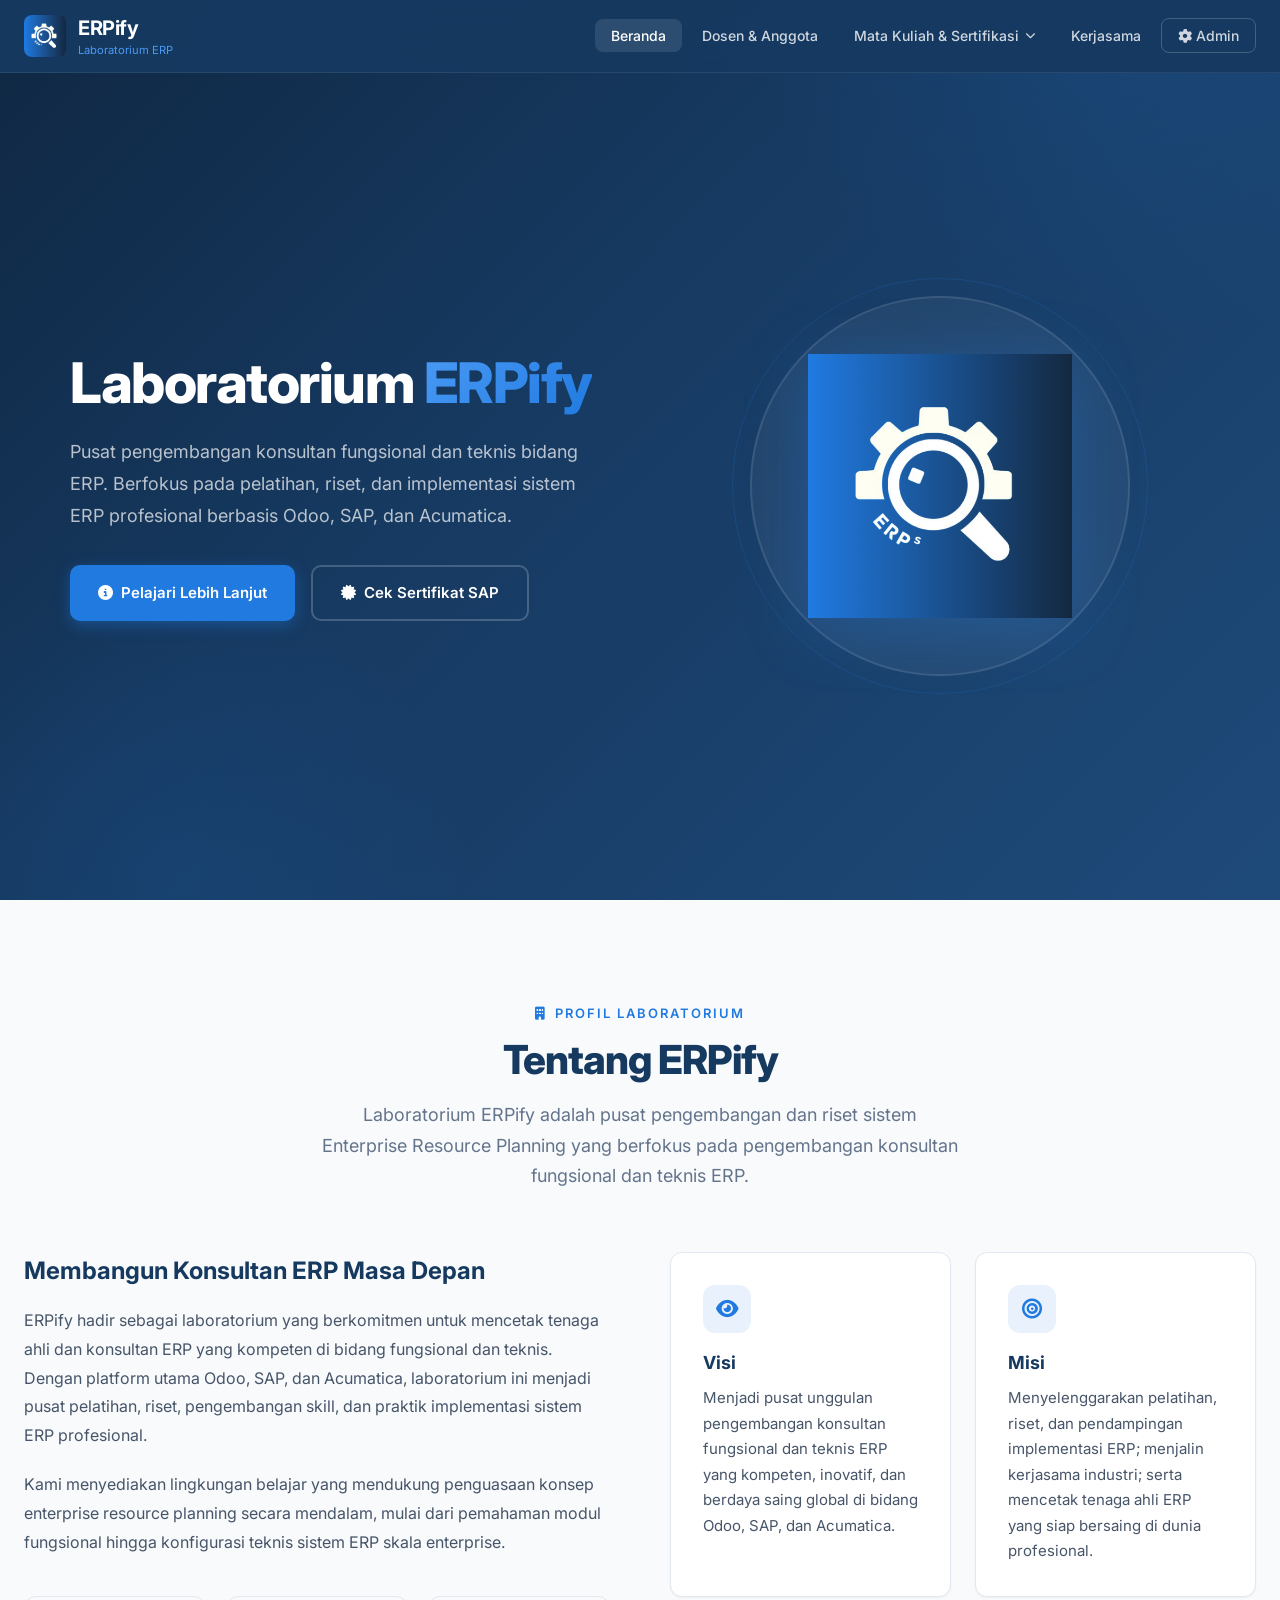
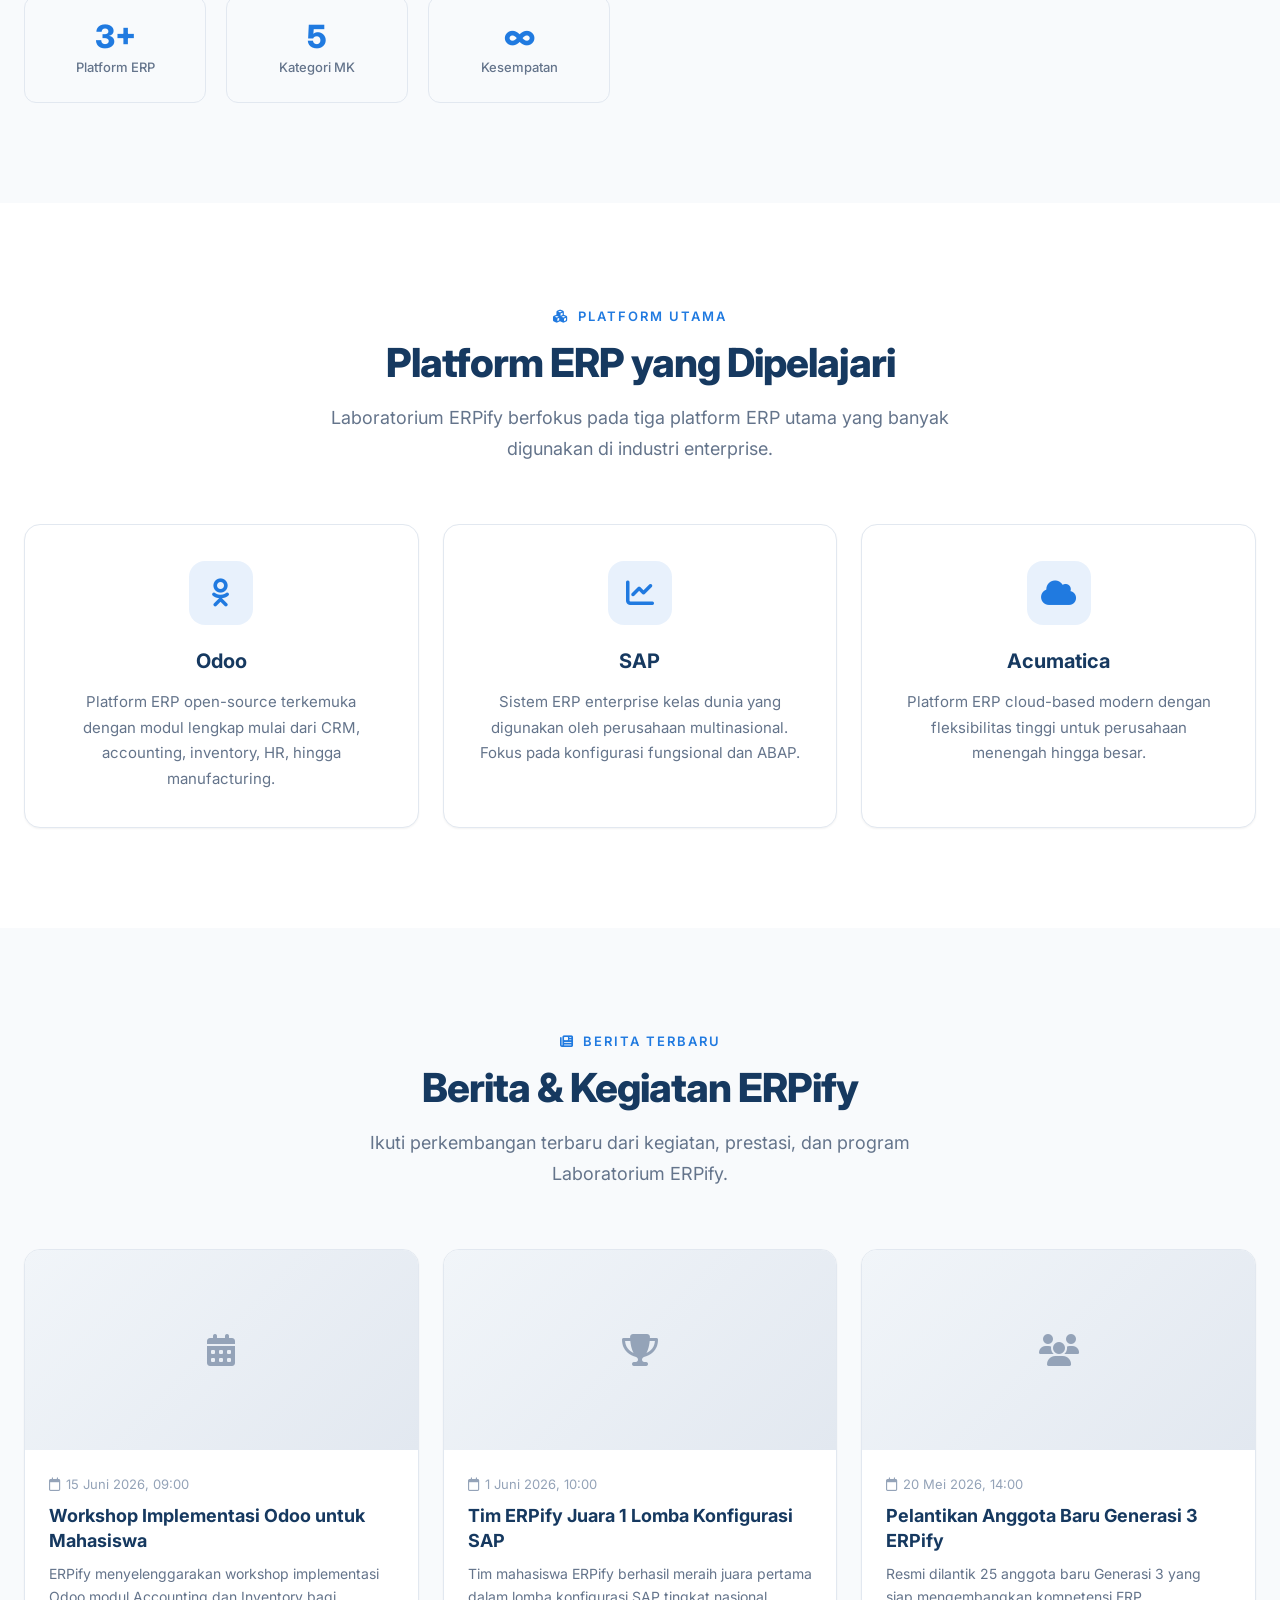
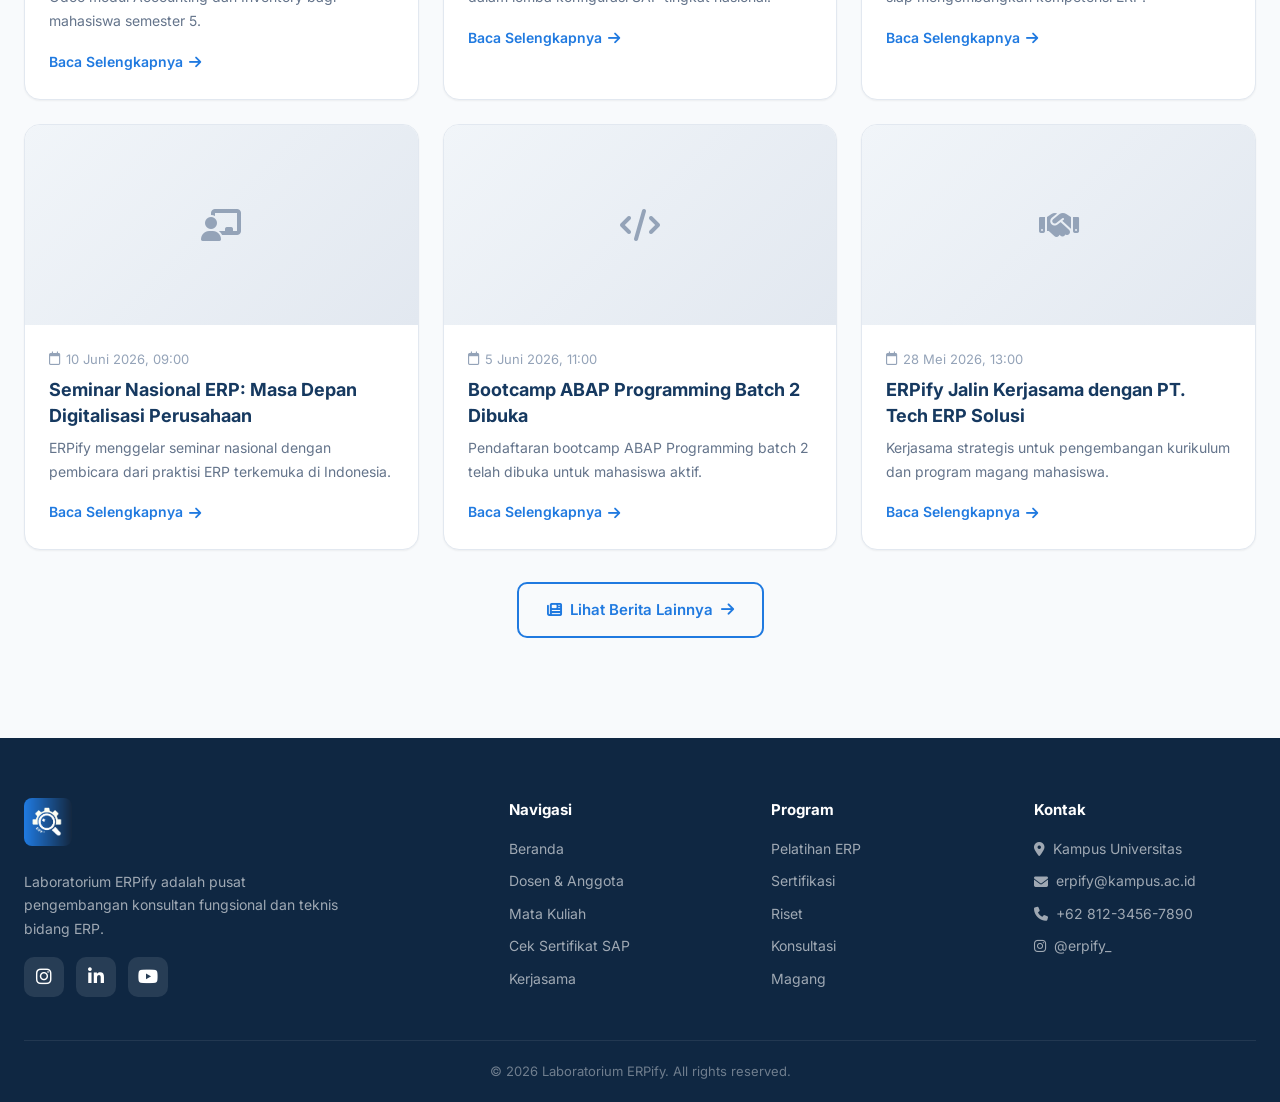
==== index.html @ 13c526cf "ERPify: website lab ERP + backend PHP/MySQL (API data, auth admin, upload, PDF sertifikat)" ====
<!DOCTYPE html>
<html lang="id">
<head>
<meta charset="UTF-8">
<meta name="viewport" content="width=device-width, initial-scale=1.0">
<title>Laboratorium ERPify</title>
<link rel="preconnect" href="https://fonts.googleapis.com">
<link href="https://fonts.googleapis.com/css2?family=Inter:wght@300;400;500;600;700;800&display=swap" rel="stylesheet">
<link rel="stylesheet" href="https://cdnjs.cloudflare.com/ajax/libs/font-awesome/6.5.0/css/all.min.css">
<link rel="stylesheet" href="style.css">
</head>
<body data-page="beranda">
<nav class="navbar" id="navbar">
<div class="nav-container">
<a href="index.html" class="nav-logo">
<img src="Logo ERP.png" alt="ERPify Logo">
<div><span>ERPify</span><small>Laboratorium ERP</small></div>
</a>
<button class="nav-toggle" id="navToggle"><span></span><span></span><span></span></button>
<ul class="nav-menu" id="navMenu">
<li><a href="index.html" class="active">Beranda</a></li>
<li><a href="dosen-anggota.html">Dosen & Anggota</a></li>
<li class="nav-dropdown">
<a href="javascript:void(0)">Mata Kuliah & Sertifikasi <i class="fas fa-chevron-down"></i></a>
<div class="nav-dropdown-menu">
<a href="matakuliah.html"><i class="fas fa-book"></i> Mata Kuliah</a>
<a href="sertifikat.html"><i class="fas fa-certificate"></i> Cek Sertifikat SAP</a>
</div>
</li>
<li><a href="kerjasama.html">Kerjasama</a></li>
<li><a href="admin.html" style="border:1px solid rgba(255,255,255,0.2);"><i class="fas fa-cog"></i> Admin</a></li>
</ul>
</div>
</nav>

<!-- ===== HERO / BERANDA ===== -->
<section class="hero">
<div class="hero-content">
<div class="hero-text">
<h1>Laboratorium <span>ERPify</span></h1>
<p>Pusat pengembangan konsultan fungsional dan teknis bidang ERP. Berfokus pada pelatihan, riset, dan implementasi sistem ERP profesional berbasis Odoo, SAP, dan Acumatica.</p>
<div class="hero-buttons">
<a href="#profil" class="btn btn-primary"><i class="fas fa-info-circle"></i> Pelajari Lebih Lanjut</a>
<a href="sertifikat.html" class="btn btn-outline"><i class="fas fa-certificate"></i> Cek Sertifikat SAP</a>
</div>
</div>
<div class="hero-visual">
<div class="hero-logo-wrapper"><img src="Logo ERP.png" alt="ERPify Logo"></div>
</div>
</div>
</section>

<!-- ===== PROFIL ===== -->
<section class="section bg-light" id="profil">
<div class="section-container">
<div class="section-header fade-in">
<div class="section-label"><i class="fas fa-building"></i> Profil Laboratorium</div>
<h2 class="section-title">Tentang ERPify</h2>
<p class="section-subtitle">Laboratorium ERPify adalah pusat pengembangan dan riset sistem Enterprise Resource Planning yang berfokus pada pengembangan konsultan fungsional dan teknis ERP.</p>
</div>
<div class="about-grid">
<div class="about-content fade-in">
<h3>Membangun Konsultan ERP Masa Depan</h3>
<p>ERPify hadir sebagai laboratorium yang berkomitmen untuk mencetak tenaga ahli dan konsultan ERP yang kompeten di bidang fungsional dan teknis. Dengan platform utama Odoo, SAP, dan Acumatica, laboratorium ini menjadi pusat pelatihan, riset, pengembangan skill, dan praktik implementasi sistem ERP profesional.</p>
<p>Kami menyediakan lingkungan belajar yang mendukung penguasaan konsep enterprise resource planning secara mendalam, mulai dari pemahaman modul fungsional hingga konfigurasi teknis sistem ERP skala enterprise.</p>
<div class="about-stats">
<div class="stat-card"><div class="stat-number">3+</div><div class="stat-label">Platform ERP</div></div>
<div class="stat-card"><div class="stat-number">5</div><div class="stat-label">Kategori MK</div></div>
<div class="stat-card"><div class="stat-number">∞</div><div class="stat-label">Kesempatan</div></div>
</div>
</div>
<div class="about-vm fade-in">
<div class="vm-card">
<div class="icon"><i class="fas fa-eye"></i></div>
<h4>Visi</h4>
<p>Menjadi pusat unggulan pengembangan konsultan fungsional dan teknis ERP yang kompeten, inovatif, dan berdaya saing global di bidang Odoo, SAP, dan Acumatica.</p>
</div>
<div class="vm-card">
<div class="icon"><i class="fas fa-bullseye"></i></div>
<h4>Misi</h4>
<p>Menyelenggarakan pelatihan, riset, dan pendampingan implementasi ERP; menjalin kerjasama industri; serta mencetak tenaga ahli ERP yang siap bersaing di dunia profesional.</p>
</div>
</div>
</div>
</div>
</section>

<!-- ===== PLATFORM ===== -->
<section class="section bg-white">
<div class="section-container">
<div class="section-header fade-in">
<div class="section-label"><i class="fas fa-cubes"></i> Platform Utama</div>
<h2 class="section-title">Platform ERP yang Dipelajari</h2>
<p class="section-subtitle">Laboratorium ERPify berfokus pada tiga platform ERP utama yang banyak digunakan di industri enterprise.</p>
</div>
<div class="platforms-grid" id="platformsGrid"></div>
</div>
</section>

<!-- ===== BERITA ===== -->
<section class="section bg-light" id="berita">
<div class="section-container">
<div class="section-header fade-in">
<div class="section-label"><i class="fas fa-newspaper"></i> Berita Terbaru</div>
<h2 class="section-title">Berita & Kegiatan ERPify</h2>
<p class="section-subtitle">Ikuti perkembangan terbaru dari kegiatan, prestasi, dan program Laboratorium ERPify.</p>
</div>
<div class="berita-grid" id="beritaGrid"></div>
</div>
</section>

<!-- ===== BERITA MODAL ===== -->
<div class="modal-overlay" id="beritaModalOverlay" onclick="if(event.target===this)closeBeritaModal()">
<div class="modal-content" style="max-width:700px;">
<div class="modal-header">
<h3>Detail Berita</h3>
<button class="modal-close" onclick="closeBeritaModal()"><i class="fas fa-times"></i></button>
</div>
<div class="modal-body">
<img id="beritaModalImg" class="berita-modal-img" style="display:none;" alt="Gambar Berita">
<div class="berita-modal-date" id="beritaModalDate"></div>
<h4 class="berita-modal-title" id="beritaModalTitle"></h4>
<div class="berita-modal-desc" id="beritaModalDesc"></div>
</div>
</div>
</div>

<footer class="footer">
<div class="footer-container">
<div class="footer-brand">
<img src="Logo ERP.png" alt="ERPify Logo">
<p>Laboratorium ERPify adalah pusat pengembangan konsultan fungsional dan teknis bidang ERP.</p>
<div class="footer-social">
<a href="https://instagram.com/erpify_" target="_blank"><i class="fab fa-instagram"></i></a>
<a href="https://linkedin.com/company/erpify-laboratory" target="_blank"><i class="fab fa-linkedin-in"></i></a>
<a href="#"><i class="fab fa-youtube"></i></a>
</div>
</div>
<div><h4>Navigasi</h4><ul><li><a href="index.html">Beranda</a></li><li><a href="dosen-anggota.html">Dosen & Anggota</a></li><li><a href="matakuliah.html">Mata Kuliah</a></li><li><a href="sertifikat.html">Cek Sertifikat SAP</a></li><li><a href="kerjasama.html">Kerjasama</a></li></ul></div>
<div><h4>Program</h4><ul><li><a href="#">Pelatihan ERP</a></li><li><a href="#">Sertifikasi</a></li><li><a href="#">Riset</a></li><li><a href="#">Konsultasi</a></li><li><a href="#">Magang</a></li></ul></div>
<div><h4>Kontak</h4><ul><li><a href="#"><i class="fas fa-map-marker-alt"></i> Kampus Universitas</a></li><li><a href="#"><i class="fas fa-envelope"></i> erpify@kampus.ac.id</a></li><li><a href="#"><i class="fas fa-phone"></i> +62 812-3456-7890</a></li><li><a href="https://instagram.com/erpify_" target="_blank"><i class="fab fa-instagram"></i> @erpify_</a></li></ul></div>
</div>
<div class="footer-bottom">&copy; 2026 Laboratorium ERPify. All rights reserved.</div>
</footer>

<script src="data.js"></script>
<script>
(async function() {
    await loadData();   // ambil data bersama dari server (fallback localStorage bila offline)
    renderPlatforms();
    renderBerita();
    initNavbar();
    initFadeIn();
    applyPageSettings();
})();
</script>
</body>
</html>
---- style.css ----
:root{--navy:#163960;--navy-dark:#0f2742;--navy-light:#1e4a7a;--blue:#207AE0;--blue-light:#4a9af5;--blue-dark:#1a65c0;--white:#fff;--gray-50:#f8fafc;--gray-100:#f1f5f9;--gray-200:#e2e8f0;--gray-300:#cbd5e1;--gray-400:#94a3b8;--gray-500:#64748b;--gray-600:#475569;--gray-700:#334155;--gray-800:#1e293b;--gray-900:#0f172a;--shadow-sm:0 1px 2px rgba(0,0,0,0.05);--shadow:0 1px 3px rgba(0,0,0,0.1),0 1px 2px rgba(0,0,0,0.06);--shadow-md:0 4px 6px -1px rgba(0,0,0,0.1),0 2px 4px -1px rgba(0,0,0,0.06);--shadow-lg:0 10px 15px -3px rgba(0,0,0,0.1),0 4px 6px -2px rgba(0,0,0,0.05);--shadow-xl:0 20px 25px -5px rgba(0,0,0,0.1),0 10px 10px -5px rgba(0,0,0,0.04);--radius:12px;--radius-lg:16px;--radius-xl:24px;--transition:all 0.3s cubic-bezier(0.4,0,0.2,1)}
*{margin:0;padding:0;box-sizing:border-box}
html{scroll-behavior:smooth}
body{font-family:'Inter',sans-serif;color:var(--gray-800);background:var(--white);line-height:1.6;overflow-x:hidden}
.navbar{position:fixed;top:0;left:0;right:0;z-index:1000;background:rgba(22,57,96,0.95);backdrop-filter:blur(20px);-webkit-backdrop-filter:blur(20px);border-bottom:1px solid rgba(255,255,255,0.08);transition:var(--transition)}
.navbar.scrolled{background:rgba(15,39,66,0.98);box-shadow:0 4px 20px rgba(0,0,0,0.3)}
.nav-container{max-width:1280px;margin:0 auto;padding:0 24px;display:flex;align-items:center;justify-content:space-between;height:72px}
.nav-logo{display:flex;align-items:center;gap:12px;text-decoration:none;color:var(--white)}
.nav-logo img{height:42px;width:auto;border-radius:8px}
.nav-logo span{font-size:1.25rem;font-weight:700;letter-spacing:-0.5px}
.nav-logo small{font-size:0.7rem;font-weight:400;color:var(--blue-light);display:block;margin-top:-2px}
.nav-menu{display:flex;align-items:center;gap:4px;list-style:none}
.nav-menu a{color:rgba(255,255,255,0.8);text-decoration:none;padding:8px 16px;border-radius:8px;font-size:0.875rem;font-weight:500;transition:var(--transition)}
.nav-menu a:hover,.nav-menu a.active{color:var(--white);background:rgba(255,255,255,0.1)}
.nav-toggle{display:none;flex-direction:column;gap:5px;cursor:pointer;padding:4px;background:none;border:none}
.nav-dropdown{position:relative}
.nav-dropdown>a{display:flex;align-items:center;gap:6px}
.nav-dropdown>a i.fa-chevron-down{font-size:0.65rem;transition:var(--transition)}
.nav-dropdown:hover>a i.fa-chevron-down{transform:rotate(180deg)}
.nav-dropdown-menu{position:absolute;top:100%;left:0;min-width:220px;background:var(--white);border-radius:12px;padding:8px;box-shadow:var(--shadow-xl);opacity:0;pointer-events:none;transform:translateY(10px);transition:var(--transition);z-index:100}
.nav-dropdown:hover .nav-dropdown-menu{opacity:1;pointer-events:all;transform:translateY(0)}
.nav-dropdown-menu a{display:flex;align-items:center;gap:10px;padding:10px 14px;border-radius:8px;color:var(--gray-700)!important;font-size:0.875rem;font-weight:500;transition:var(--transition)}
.nav-dropdown-menu a:hover{background:var(--gray-50);color:var(--blue)!important}
.nav-dropdown-menu a i{width:20px;color:var(--blue);font-size:0.9rem}
@media(max-width:768px){
.nav-dropdown-menu{position:static;background:transparent;box-shadow:none;padding:0 0 0 16px;opacity:1;pointer-events:all;transform:none;display:none}
.nav-dropdown.open .nav-dropdown-menu{display:block}
.nav-dropdown-menu a{color:rgba(255,255,255,0.8)!important;padding:10px 14px}
.nav-dropdown-menu a:hover{background:rgba(255,255,255,0.05)!important;color:var(--white)!important}
}

.nav-toggle span{width:24px;height:2px;background:var(--white);border-radius:2px;transition:var(--transition)}
.nav-toggle.active span:nth-child(1){transform:rotate(45deg) translate(5px,5px)}
.nav-toggle.active span:nth-child(2){opacity:0}
.nav-toggle.active span:nth-child(3){transform:rotate(-45deg) translate(5px,-5px)}
.hero{min-height:100vh;background:linear-gradient(135deg,var(--navy-dark)0%,var(--navy)40%,var(--navy-light)100%);display:flex;align-items:center;position:relative;overflow:hidden;padding-top:72px}
.hero::before{content:'';position:absolute;top:-50%;right:-20%;width:800px;height:800px;background:radial-gradient(circle,rgba(32,122,224,0.15)0%,transparent 70%);border-radius:50%;pointer-events:none}
.hero::after{content:'';position:absolute;bottom:-30%;left:-10%;width:600px;height:600px;background:radial-gradient(circle,rgba(32,122,224,0.1)0%,transparent 70%);border-radius:50%;pointer-events:none}
.hero-content{max-width:1280px;margin:0 auto;padding:80px 24px;display:grid;grid-template-columns:1fr 1fr;gap:60px;align-items:center;position:relative;z-index:1}
.hero-text h1{font-size:3.5rem;font-weight:800;color:var(--white);line-height:1.15;letter-spacing:-1.5px;margin-bottom:20px}
.hero-text h1 span{background:linear-gradient(135deg,var(--blue-light),var(--blue));-webkit-background-clip:text;-webkit-text-fill-color:transparent;background-clip:text}
.hero-text p{font-size:1.125rem;color:rgba(255,255,255,0.7);line-height:1.8;margin-bottom:32px;max-width:540px}
.hero-buttons{display:flex;gap:16px;flex-wrap:wrap}
.page-hero{background:linear-gradient(135deg,var(--navy-dark)0%,var(--navy)40%,var(--navy-light)100%);padding:120px 24px 60px;text-align:center;position:relative}
.page-hero h1{font-size:2.5rem;font-weight:800;color:var(--white);margin-bottom:12px}
.page-hero p{font-size:1.125rem;color:rgba(255,255,255,0.7);max-width:600px;margin:0 auto}
.btn{display:inline-flex;align-items:center;gap:8px;padding:14px 28px;border-radius:10px;font-size:0.9375rem;font-weight:600;text-decoration:none;transition:var(--transition);cursor:pointer;border:none}
.btn-primary{background:var(--blue);color:var(--white);box-shadow:0 4px 15px rgba(32,122,224,0.4)}
.btn-primary:hover{background:var(--blue-dark);transform:translateY(-2px);box-shadow:0 8px 25px rgba(32,122,224,0.5)}
.btn-outline{background:transparent;color:var(--white);border:2px solid rgba(255,255,255,0.2)}
.btn-outline:hover{border-color:var(--blue);background:rgba(32,122,224,0.1);transform:translateY(-2px)}
.btn-sm{padding:10px 20px;font-size:0.8125rem}
.btn-danger{background:#ef4444;color:white}.btn-danger:hover{background:#dc2626}
.btn-success{background:#22c55e;color:white}.btn-success:hover{background:#16a34a}
.btn-warning{background:#f59e0b;color:white}.btn-warning:hover{background:#d97706}
.btn-secondary{background:var(--gray-200);color:var(--gray-700)}.btn-secondary:hover{background:var(--gray-300)}
.btn-primary-outline{background:transparent;color:var(--blue);border:2px solid var(--blue)}.btn-primary-outline:hover{background:var(--blue);color:white}
.hero-visual{display:flex;justify-content:center;align-items:center}
.hero-logo-wrapper{width:380px;height:380px;border-radius:50%;background:rgba(255,255,255,0.05);border:2px solid rgba(255,255,255,0.1);display:flex;align-items:center;justify-content:center;position:relative;animation:float 6s ease-in-out infinite}
.hero-logo-wrapper img{width:70%;height:auto;filter:drop-shadow(0 10px 30px rgba(32,122,224,0.3))}
.hero-logo-wrapper::before{content:'';position:absolute;inset:-20px;border-radius:50%;border:1px solid rgba(32,122,224,0.2);animation:pulse-ring 3s ease-in-out infinite}
@keyframes float{0%,100%{transform:translateY(0)}50%{transform:translateY(-20px)}}
@keyframes pulse-ring{0%,100%{transform:scale(1);opacity:.5}50%{transform:scale(1.05);opacity:.2}}
.section{padding:100px 24px}
.section-container{max-width:1280px;margin:0 auto}
.section-label{display:inline-flex;align-items:center;gap:8px;font-size:0.8125rem;font-weight:600;text-transform:uppercase;letter-spacing:2px;color:var(--blue);margin-bottom:12px}
.section-title{font-size:2.5rem;font-weight:800;color:var(--navy);letter-spacing:-1px;margin-bottom:16px;line-height:1.2}
.section-subtitle{font-size:1.125rem;color:var(--gray-500);max-width:640px;line-height:1.7}
.section-header{text-align:center;margin-bottom:60px}
.section-header .section-subtitle{margin:0 auto}
.bg-light{background:var(--gray-50)}.bg-white{background:var(--white)}.bg-navy{background:var(--navy)}
.bg-navy .section-title{color:var(--white)}.bg-navy .section-subtitle{color:rgba(255,255,255,0.7)}.bg-navy .section-label{color:var(--blue-light)}
.about-grid{display:grid;grid-template-columns:1fr 1fr;gap:60px;align-items:start}
.about-content h3{font-size:1.5rem;font-weight:700;color:var(--navy);margin-bottom:16px}
.about-content p{color:var(--gray-600);line-height:1.8;margin-bottom:20px}
.about-stats{display:grid;grid-template-columns:repeat(3,1fr);gap:20px;margin-top:40px}
.stat-card{background:var(--gray-50);border-radius:var(--radius);padding:24px;text-align:center;border:1px solid var(--gray-200);transition:var(--transition)}
.stat-card:hover{transform:translateY(-4px);box-shadow:var(--shadow-md)}
.stat-number{font-size:2rem;font-weight:800;color:var(--blue);line-height:1;margin-bottom:4px}
.stat-label{font-size:0.8125rem;color:var(--gray-500);font-weight:500}
.about-vm{display:grid;grid-template-columns:1fr 1fr;gap:24px}
.vm-card{background:var(--white);border-radius:var(--radius);padding:32px;border:1px solid var(--gray-200);box-shadow:var(--shadow-sm);transition:var(--transition)}
.vm-card:hover{box-shadow:var(--shadow-md);transform:translateY(-2px)}
.vm-card .icon{width:48px;height:48px;border-radius:12px;background:rgba(32,122,224,0.1);display:flex;align-items:center;justify-content:center;margin-bottom:16px;color:var(--blue);font-size:1.25rem}
.vm-card h4{font-size:1.125rem;font-weight:700;color:var(--navy);margin-bottom:8px}
.vm-card p{font-size:0.9375rem;color:var(--gray-600);line-height:1.7}
.platforms-grid{display:grid;grid-template-columns:repeat(3,1fr);gap:24px}
.platform-card{background:var(--white);border-radius:var(--radius-lg);padding:36px;border:1px solid var(--gray-200);box-shadow:var(--shadow-sm);text-align:center;transition:var(--transition)}
.platform-card:hover{transform:translateY(-4px);box-shadow:var(--shadow-lg);border-color:var(--blue)}
.platform-card .icon{width:64px;height:64px;border-radius:16px;background:rgba(32,122,224,0.1);display:flex;align-items:center;justify-content:center;margin:0 auto 20px;font-size:1.75rem;color:var(--blue)}
.platform-card h4{font-size:1.25rem;font-weight:700;color:var(--navy);margin-bottom:12px}
.platform-card p{font-size:0.9375rem;color:var(--gray-500);line-height:1.7}
.dosen-grid{display:grid;grid-template-columns:repeat(auto-fill,minmax(280px,1fr));gap:24px}
.dosen-card{background:var(--white);border-radius:var(--radius-lg);overflow:hidden;border:1px solid var(--gray-200);box-shadow:var(--shadow-sm);transition:var(--transition)}
.dosen-card:hover{transform:translateY(-4px);box-shadow:var(--shadow-lg)}
.dosen-card .photo{width:100%;height:220px;background:linear-gradient(135deg,var(--gray-100),var(--gray-200));display:flex;align-items:center;justify-content:center;font-size:3rem;color:var(--gray-400)}
.dosen-card .info{padding:24px}
.dosen-card .info h4{font-size:1.125rem;font-weight:700;color:var(--navy);margin-bottom:4px}
.dosen-card .info .jabatan{font-size:0.8125rem;color:var(--blue);font-weight:600;margin-bottom:8px}
.dosen-card .info .keahlian{font-size:0.875rem;color:var(--gray-500);margin-bottom:12px}
.dosen-card .info .tags{display:flex;flex-wrap:wrap;gap:6px}
.dosen-card .info .tags span{padding:4px 10px;border-radius:6px;background:rgba(32,122,224,0.08);color:var(--blue);font-size:0.75rem;font-weight:500}
.mitra-logos{display:grid;grid-template-columns:repeat(auto-fill,minmax(160px,1fr));gap:24px;margin-bottom:60px}
.mitra-logo-item{background:var(--white);border-radius:var(--radius);padding:24px;display:flex;align-items:center;justify-content:center;height:100px;border:1px solid var(--gray-200);transition:var(--transition);font-size:0.875rem;font-weight:600;color:var(--gray-500)}
.mitra-logo-item:hover{border-color:var(--blue);box-shadow:var(--shadow-md);transform:translateY(-2px)}
.mitra-grid{display:grid;grid-template-columns:repeat(auto-fill,minmax(200px,1fr));gap:20px}
.mitra-card{background:var(--white);border-radius:var(--radius);padding:24px;text-align:center;border:1px solid var(--gray-200);box-shadow:var(--shadow-sm);transition:var(--transition)}
.mitra-card:hover{transform:translateY(-4px);box-shadow:var(--shadow-lg);border-color:var(--blue)}
.mitra-card i{font-size:2rem;color:var(--blue);margin-bottom:12px}
.mitra-card h4{font-size:0.9375rem;font-weight:600;color:var(--navy)}
.kerjasama-form{max-width:600px;margin:0 auto;background:var(--white);border-radius:var(--radius-lg);padding:40px;border:1px solid var(--gray-200);box-shadow:var(--shadow-md)}
.kerjasama-form h3{font-size:1.25rem;font-weight:700;color:var(--navy);margin-bottom:24px;text-align:center}
.form-group{margin-bottom:16px}
.form-group label{display:block;font-size:0.875rem;font-weight:600;color:var(--gray-700);margin-bottom:6px}
.form-group input,.form-group select,.form-group textarea{width:100%;padding:12px 16px;border:1px solid var(--gray-300);border-radius:8px;font-family:inherit;font-size:0.9375rem;transition:var(--transition);background:var(--white)}
.form-group input:focus,.form-group select:focus,.form-group textarea:focus{outline:none;border-color:var(--blue);box-shadow:0 0 0 3px rgba(32,122,224,0.1)}
.form-group textarea{height:120px;resize:vertical}
.generasi-filter{display:flex;align-items:center;justify-content:center;gap:16px;margin-bottom:24px;flex-wrap:wrap}
.generasi-filter label{font-size:0.9375rem;font-weight:600;color:var(--gray-700)}
.generasi-select{padding:10px 20px;border:2px solid var(--gray-200);border-radius:10px;font-family:inherit;font-size:0.9375rem;font-weight:600;color:var(--navy);background:var(--white);cursor:pointer;transition:var(--transition);min-width:200px}
.generasi-select:focus{outline:none;border-color:var(--blue);box-shadow:0 0 0 3px rgba(32,122,224,0.1)}
.gen-title{text-align:center;font-size:1.5rem;font-weight:700;color:var(--navy);margin-bottom:8px}
.gen-desc{text-align:center;color:var(--gray-500);font-size:0.9375rem;margin-bottom:32px}
.anggota-grid{display:grid;grid-template-columns:repeat(auto-fill,minmax(240px,1fr));gap:20px}
.anggota-card{background:var(--white);border-radius:var(--radius);padding:24px;text-align:center;border:1px solid var(--gray-200);box-shadow:var(--shadow-sm);transition:var(--transition)}
.anggota-card:hover{transform:translateY(-4px);box-shadow:var(--shadow-lg)}
.anggota-card .avatar{width:80px;height:80px;border-radius:50%;background:linear-gradient(135deg,var(--blue),var(--navy));display:flex;align-items:center;justify-content:center;margin:0 auto 16px;font-size:1.75rem;font-weight:700;color:var(--white)}
.anggota-card h4{font-size:1rem;font-weight:700;color:var(--navy);margin-bottom:2px}
.anggota-card .nim{font-size:0.8125rem;color:var(--gray-400);margin-bottom:4px}
.anggota-card .jabatan-anggota{font-size:0.8125rem;color:var(--blue);font-weight:600;margin-bottom:8px}
.anggota-card .divisi{font-size:0.75rem;padding:4px 12px;border-radius:6px;background:rgba(32,122,224,0.08);color:var(--blue);display:inline-block;font-weight:500}
.berita-grid{display:grid;grid-template-columns:repeat(auto-fill,minmax(340px,1fr));gap:24px}
.berita-card{background:var(--white);border-radius:var(--radius-lg);overflow:hidden;border:1px solid var(--gray-200);box-shadow:var(--shadow-sm);transition:var(--transition)}
.berita-card:hover{transform:translateY(-4px);box-shadow:var(--shadow-lg)}
.berita-card .thumbnail{width:100%;height:200px;background:linear-gradient(135deg,var(--gray-100),var(--gray-200));display:flex;align-items:center;justify-content:center;font-size:2rem;color:var(--gray-400)}
.berita-card .content{padding:24px}
.berita-card .date{font-size:0.8125rem;color:var(--gray-400);margin-bottom:8px;display:flex;align-items:center;gap:6px}
.berita-card .content h4{font-size:1.125rem;font-weight:700;color:var(--navy);margin-bottom:8px;line-height:1.4}
.berita-card .content p{font-size:0.875rem;color:var(--gray-500);line-height:1.7;margin-bottom:16px}
.berita-card .read-more{font-size:0.875rem;font-weight:600;color:var(--blue);text-decoration:none;display:inline-flex;align-items:center;gap:6px;transition:var(--transition)}
.berita-card .read-more:hover{gap:10px}
.mk-grid{display:grid;grid-template-columns:repeat(auto-fill,minmax(340px,1fr));gap:24px}
.mk-card{background:var(--white);border-radius:var(--radius-lg);padding:32px;border:1px solid var(--gray-200);box-shadow:var(--shadow-sm);transition:var(--transition);position:relative;overflow:hidden}
.mk-card::before{content:'';position:absolute;top:0;left:0;right:0;height:4px;background:linear-gradient(90deg,var(--blue),var(--blue-light))}
.mk-card:hover{transform:translateY(-4px);box-shadow:var(--shadow-lg)}
.mk-card .icon{width:48px;height:48px;border-radius:12px;background:rgba(32,122,224,0.1);display:flex;align-items:center;justify-content:center;margin-bottom:16px;font-size:1.25rem;color:var(--blue)}
.mk-card h4{font-size:1.125rem;font-weight:700;color:var(--navy);margin-bottom:8px}
.mk-card .mk-code{font-size:0.8125rem;color:var(--blue);font-weight:600;margin-bottom:12px}
.mk-card p{font-size:0.9375rem;color:var(--gray-500);line-height:1.7}
.mk-card .kompetensi{margin-top:16px;padding-top:16px;border-top:1px solid var(--gray-100)}
.mk-card .kompetensi h5{font-size:0.8125rem;font-weight:600;color:var(--gray-700);margin-bottom:8px}
.mk-card .kompetensi ul{list-style:none}
.mk-card .kompetensi ul li{font-size:0.8125rem;color:var(--gray-500);padding:4px 0;display:flex;align-items:center;gap:8px}
.mk-card .kompetensi ul li i{color:var(--blue);font-size:0.75rem}
.sertifikat-section{background:linear-gradient(135deg,var(--navy-dark),var(--navy))}
.sertifikat-section .section-title{color:var(--white)}
.sertifikat-section .section-subtitle{color:rgba(255,255,255,0.7)}
.sertifikat-box{max-width:600px;margin:0 auto;background:var(--white);border-radius:var(--radius-lg);padding:40px;box-shadow:var(--shadow-xl);text-align:center}
.sertifikat-box .icon-big{font-size:3rem;color:var(--blue);margin-bottom:16px}
.sertifikat-box h3{font-size:1.25rem;font-weight:700;color:var(--navy);margin-bottom:8px}
.sertifikat-box p{color:var(--gray-500);margin-bottom:24px;font-size:0.9375rem}
.sertifikat-input-group{display:flex;gap:12px}
.sertifikat-input-group input{flex:1;padding:14px 18px;border:2px solid var(--gray-200);border-radius:10px;font-family:inherit;font-size:1rem;transition:var(--transition)}
.sertifikat-input-group input:focus{outline:none;border-color:var(--blue);box-shadow:0 0 0 3px rgba(32,122,224,0.1)}
.sertifikat-result{margin-top:24px;padding:20px;border-radius:12px;display:none}
.sertifikat-result.valid{display:block;background:rgba(34,197,94,0.1);border:2px solid #22c55e}
.sertifikat-result.invalid{display:block;background:rgba(239,68,68,0.1);border:2px solid #ef4444}
.sertifikat-result i{font-size:2rem;margin-bottom:8px}
.sertifikat-result.valid i{color:#22c55e}.sertifikat-result.invalid i{color:#ef4444}
.sertifikat-result h4{font-size:1.125rem;font-weight:700;margin-bottom:4px}
.sertifikat-result.valid h4{color:#16a34a}.sertifikat-result.invalid h4{color:#dc2626}
.sertifikat-result p{font-size:0.875rem;color:var(--gray-600);margin-bottom:0}
.sertifikat-foto{display:block;width:100%;max-width:320px;margin:16px auto 0;border-radius:10px;border:1px solid var(--gray-200);box-shadow:var(--shadow-sm);object-fit:cover}
.sertifikat-actions{text-align:center;margin-top:20px}
.sertifikat-actions .btn{display:inline-flex;align-items:center;gap:8px}
.sertifikat-actions .btn i{font-size:1rem}
.login-container{min-height:100vh;display:flex;align-items:center;justify-content:center;background:linear-gradient(135deg,var(--navy-dark),var(--navy));padding:24px}
.login-box{background:var(--white);border-radius:var(--radius-xl);padding:48px;max-width:420px;width:100%;box-shadow:var(--shadow-xl);text-align:center}
.login-box img{height:64px;margin-bottom:16px;border-radius:12px}
.login-box h2{font-size:1.5rem;font-weight:800;color:var(--navy);margin-bottom:4px}
.login-box p{color:var(--gray-500);font-size:0.9375rem;margin-bottom:32px}
.login-box .form-group{text-align:left}
.login-box .form-group label{font-size:0.875rem;font-weight:600;color:var(--gray-700)}
.login-box .form-group input{padding:14px 16px}
.login-error{color:#ef4444;font-size:0.875rem;margin-top:12px;display:none}
.admin-container{min-height:100vh;padding-top:72px;background:var(--gray-50)}
.admin-header{background:var(--navy);padding:24px;color:var(--white);display:flex;align-items:center;justify-content:space-between}
.admin-header h2{font-size:1.25rem;font-weight:700}
.admin-header a{color:rgba(255,255,255,0.8);text-decoration:none;padding:8px 16px;border-radius:8px;font-size:0.875rem;transition:var(--transition)}
.admin-header a:hover{background:rgba(255,255,255,0.1);color:var(--white)}
.admin-body{max-width:900px;margin:0 auto;padding:40px 24px}
.admin-tabs{display:flex;gap:8px;flex-wrap:wrap;margin-bottom:32px}
.admin-tabs button{padding:10px 20px;border-radius:8px;border:1px solid var(--gray-300);background:var(--white);cursor:pointer;font-size:0.875rem;font-weight:500;transition:var(--transition);color:var(--gray-700)}
.admin-tabs button.active{background:var(--blue);color:var(--white);border-color:var(--blue)}
.admin-tabs button:hover:not(.active){border-color:var(--blue);color:var(--blue)}
.admin-list{display:grid;gap:12px}
.admin-item{display:flex;align-items:center;gap:12px;padding:16px;background:var(--white);border-radius:8px;border:1px solid var(--gray-200);transition:var(--transition)}
.admin-item:hover{box-shadow:var(--shadow-md)}
.admin-item .info{flex:1}
.admin-item .info strong{font-size:0.9375rem;color:var(--navy)}
.admin-item .info small{color:var(--gray-500);font-size:0.8125rem}
.admin-item .actions{display:flex;gap:6px}
.footer{background:var(--navy-dark);color:rgba(255,255,255,0.8);padding:60px 24px 0}
.footer-container{max-width:1280px;margin:0 auto;display:grid;grid-template-columns:2fr 1fr 1fr 1fr;gap:40px;padding-bottom:40px}
.footer-brand img{height:48px;margin-bottom:16px;border-radius:8px}
.footer-brand p{font-size:0.875rem;line-height:1.7;color:rgba(255,255,255,0.6);max-width:320px}
.footer h4{font-size:0.9375rem;font-weight:700;color:var(--white);margin-bottom:16px}
.footer ul{list-style:none}
.footer ul li{margin-bottom:10px}
.footer ul li a{color:rgba(255,255,255,0.6);text-decoration:none;font-size:0.875rem;transition:var(--transition);display:flex;align-items:center;gap:8px}
.footer ul li a:hover{color:var(--blue-light)}
.footer-social{display:flex;gap:12px;margin-top:16px}
.footer-social a{width:40px;height:40px;border-radius:10px;background:rgba(255,255,255,0.1);display:flex;align-items:center;justify-content:center;color:var(--white);text-decoration:none;transition:var(--transition);font-size:1.125rem}
.footer-social a:hover{background:var(--blue);transform:translateY(-2px)}
.footer-bottom{border-top:1px solid rgba(255,255,255,0.08);padding:20px 24px;text-align:center;font-size:0.8125rem;color:rgba(255,255,255,0.4)}
@media(max-width:1024px){
.hero-content{grid-template-columns:1fr;text-align:center;gap:40px}
.hero-text p{margin:0 auto 32px}.hero-buttons{justify-content:center}
.hero-logo-wrapper{width:280px;height:280px}
.about-grid{grid-template-columns:1fr;gap:40px}.about-vm{grid-template-columns:1fr}
.footer-container{grid-template-columns:1fr 1fr}
}
@media(max-width:768px){
.nav-menu{position:fixed;top:72px;left:0;right:0;background:rgba(15,39,66,0.98);backdrop-filter:blur(20px);flex-direction:column;padding:20px;gap:4px;transform:translateY(-100%);opacity:0;pointer-events:none;transition:var(--transition);border-bottom:1px solid rgba(255,255,255,0.08)}
.nav-menu.active{transform:translateY(0);opacity:1;pointer-events:all}
.nav-menu a{width:100%;padding:12px 16px}
.nav-toggle{display:flex}
.hero-text h1{font-size:2.25rem}.section-title{font-size:1.75rem}
.section{padding:60px 16px}.about-stats{grid-template-columns:1fr}
.platforms-grid{grid-template-columns:1fr}.berita-grid{grid-template-columns:1fr}
.mk-grid{grid-template-columns:1fr}.footer-container{grid-template-columns:1fr;gap:32px}
.hero-logo-wrapper{width:200px;height:200px}.dosen-grid{grid-template-columns:1fr}
.anggota-grid{grid-template-columns:1fr 1fr}
.sertifikat-input-group{flex-direction:column}
.page-hero h1{font-size:1.75rem}
}
@media(max-width:480px){
.anggota-grid{grid-template-columns:1fr}.hero-text h1{font-size:1.75rem}
.kerjasama-form{padding:24px}
}
.fade-in{opacity:0;transform:translateY(30px);transition:opacity 0.6s ease,transform 0.6s ease}
.fade-in.visible{opacity:1;transform:translateY(0)}

/* ===== MODAL ===== */
.modal-overlay{position:fixed;top:0;left:0;right:0;bottom:0;background:rgba(0,0,0,0.6);backdrop-filter:blur(4px);z-index:2000;display:none;align-items:center;justify-content:center;padding:24px;overflow-y:auto}
.modal-overlay.active{display:flex}
.modal-content{background:var(--white);border-radius:var(--radius-xl);max-width:600px;width:100%;max-height:90vh;overflow-y:auto;box-shadow:var(--shadow-xl);animation:modalIn 0.3s ease}
@keyframes modalIn{from{opacity:0;transform:scale(0.95) translateY(20px)}to{opacity:1;transform:scale(1) translateY(0)}}
.modal-header{display:flex;align-items:center;justify-content:space-between;padding:24px 28px 0}
.modal-header h3{font-size:1.25rem;font-weight:700;color:var(--navy)}
.modal-close{width:36px;height:36px;border-radius:50%;border:none;background:var(--gray-100);cursor:pointer;display:flex;align-items:center;justify-content:center;color:var(--gray-500);font-size:1rem;transition:var(--transition)}
.modal-close:hover{background:var(--gray-200);color:var(--gray-700)}
.modal-body{padding:24px 28px}
.modal-footer{display:flex;gap:12px;justify-content:flex-end;padding:0 28px 24px}
.modal-footer .btn{padding:12px 24px}

/* ===== DASHBOARD ADMIN ===== */
.dashboard-grid{display:grid;grid-template-columns:repeat(auto-fill,minmax(200px,1fr));gap:16px;margin-bottom:32px}
.dashboard-card{background:var(--white);border-radius:var(--radius);padding:20px;border:1px solid var(--gray-200);box-shadow:var(--shadow-sm);transition:var(--transition)}
.dashboard-card:hover{transform:translateY(-2px);box-shadow:var(--shadow-md)}
.dashboard-card .d-icon{width:44px;height:44px;border-radius:12px;display:flex;align-items:center;justify-content:center;font-size:1.25rem;margin-bottom:12px}
.dashboard-card .d-icon.blue{background:rgba(32,122,224,0.1);color:var(--blue)}
.dashboard-card .d-icon.green{background:rgba(34,197,94,0.1);color:#22c55e}
.dashboard-card .d-icon.orange{background:rgba(245,158,11,0.1);color:#f59e0b}
.dashboard-card .d-icon.purple{background:rgba(139,92,246,0.1);color:#8b5cf6}
.dashboard-card .d-icon.red{background:rgba(239,68,68,0.1);color:#ef4444}
.dashboard-card .d-icon.teal{background:rgba(20,184,166,0.1);color:#14b8a6}
.dashboard-card .d-number{font-size:1.75rem;font-weight:800;color:var(--navy);line-height:1;margin-bottom:4px}
.dashboard-card .d-label{font-size:0.8125rem;color:var(--gray-500);font-weight:500}
.chart-container{background:var(--white);border-radius:var(--radius-lg);padding:24px;border:1px solid var(--gray-200);margin-bottom:32px}
.chart-container h4{font-size:1rem;font-weight:700;color:var(--navy);margin-bottom:16px}
.chart-bars{display:flex;align-items:flex-end;gap:8px;height:160px;padding-top:8px}
.chart-bar{flex:1;display:flex;flex-direction:column;align-items:center;gap:6px}
.chart-bar .bar{width:100%;border-radius:6px 6px 0 0;min-height:4px;transition:var(--transition);position:relative}
.chart-bar .bar:hover{opacity:0.8}
.chart-bar .bar-label{font-size:0.65rem;color:var(--gray-400);font-weight:500;text-align:center;white-space:nowrap}
.chart-bar .bar-value{font-size:0.65rem;color:var(--gray-500);font-weight:600}

/* ===== TABEL SERTIFIKASI ===== */
.admin-table-wrap{overflow-x:auto;background:var(--white);border-radius:var(--radius-lg);border:1px solid var(--gray-200);box-shadow:var(--shadow-sm)}
.admin-table{width:100%;border-collapse:collapse;font-size:0.875rem}
.admin-table th{background:var(--gray-50);padding:12px 16px;text-align:left;font-weight:600;color:var(--gray-700);border-bottom:2px solid var(--gray-200);white-space:nowrap}
.admin-table td{padding:12px 16px;border-bottom:1px solid var(--gray-100);color:var(--gray-600)}
.admin-table tr:hover td{background:var(--gray-50)}
.admin-table .status-badge{display:inline-block;padding:4px 10px;border-radius:6px;font-size:0.75rem;font-weight:600}
.admin-table .status-badge.success{background:rgba(34,197,94,0.1);color:#16a34a}
.admin-table .status-badge.warning{background:rgba(245,158,11,0.1);color:#d97706}
.admin-table .status-badge.danger{background:rgba(239,68,68,0.1);color:#dc2626}
.table-actions{display:flex;gap:6px;flex-wrap:wrap;margin-bottom:16px;align-items:center}
.table-thumb{width:44px;height:44px;border-radius:8px;object-fit:cover;border:1px solid var(--gray-200);cursor:pointer;transition:var(--transition)}
.table-thumb:hover{transform:scale(1.08);border-color:var(--blue)}
.table-actions .btn{white-space:nowrap}

/* ===== UPLOAD FOTO ===== */
.upload-wrapper{display:flex;flex-direction:column;align-items:center;gap:12px;padding:20px;border:2px dashed var(--gray-300);border-radius:12px;cursor:pointer;transition:var(--transition);background:var(--gray-50)}
.upload-wrapper:hover{border-color:var(--blue);background:rgba(32,122,224,0.03)}
.upload-wrapper.has-image{border-color:var(--blue);border-style:solid}
.upload-wrapper i{font-size:2rem;color:var(--gray-400)}
.upload-wrapper p{font-size:0.8125rem;color:var(--gray-500)}
.upload-wrapper img{max-width:100%;max-height:200px;border-radius:8px;object-fit:cover}
.upload-wrapper input[type=file]{display:none}

/* ===== STATISTIK KERJASAMA ===== */
.hero-stats{display:flex;gap:24px;justify-content:center;margin-top:24px;flex-wrap:wrap}
.hero-stat{text-align:center;padding:20px 32px;background:rgba(255,255,255,0.08);border-radius:var(--radius);border:1px solid rgba(255,255,255,0.1);min-width:160px}
.hero-stat .num{font-size:2.5rem;font-weight:800;color:var(--white);line-height:1}
.hero-stat .lbl{font-size:0.8125rem;color:rgba(255,255,255,0.7);margin-top:4px}
.hero-stat-main{text-align:center;padding:32px 48px;background:rgba(255,255,255,0.1);border-radius:var(--radius-lg);border:2px solid rgba(255,255,255,0.15);min-width:280px;backdrop-filter:blur(10px);transition:var(--transition)}
.hero-stat-main:hover{transform:translateY(-4px);background:rgba(255,255,255,0.15);border-color:var(--blue-light)}
.hero-stat-main i{font-size:3rem;color:var(--blue-light);margin-bottom:12px}
.hero-stat-main .num{font-size:4rem;font-weight:800;color:var(--white);line-height:1;margin-bottom:8px}
.hero-stat-main .lbl{font-size:1rem;color:rgba(255,255,255,0.8);font-weight:500}


/* ===== BERITA MODAL ===== */
.berita-modal-img{width:100%;max-height:300px;object-fit:cover;border-radius:12px;margin-bottom:16px;background:var(--gray-100)}
.berita-modal-date{font-size:0.8125rem;color:var(--gray-400);margin-bottom:12px;display:flex;align-items:center;gap:6px}
.berita-modal-title{font-size:1.5rem;font-weight:700;color:var(--navy);margin-bottom:16px;line-height:1.3}
.berita-modal-desc{font-size:0.9375rem;color:var(--gray-600);line-height:1.8;white-space:pre-wrap}

/* ===== ADMIN BODY WIDER ===== */
.admin-body-wide{max-width:1200px;margin:0 auto;padding:40px 24px}

/* ===== HERO DROPDOWN ===== */
.hero-dropdown-wrap {
    margin-top: 16px;
    display: flex;
    flex-direction: column;
    gap: 8px;
}
.hero-dropdown-item {
    border: 1px solid rgba(255,255,255,0.15);
    border-radius: 10px;
    overflow: hidden;
    background: rgba(255,255,255,0.05);
    transition: var(--transition);
}
.hero-dropdown-item:hover {
    background: rgba(255,255,255,0.08);
}
.hero-dropdown-btn {
    width: 100%;
    display: flex;
    align-items: center;
    justify-content: space-between;
    padding: 14px 18px;
    background: none;
    border: none;
    color: var(--white);
    font-family: 'Inter', sans-serif;
    font-size: 0.9375rem;
    font-weight: 600;
    cursor: pointer;
    transition: var(--transition);
    text-align: left;
}
.hero-dropdown-btn i {
    font-size: 0.75rem;
    transition: transform 0.3s ease;
    color: rgba(255,255,255,0.5);
}
.hero-dropdown-item.open .hero-dropdown-btn i {
    transform: rotate(180deg);
}
.hero-dropdown-content {
    padding: 0 18px 14px;
    font-size: 0.875rem;
    color: rgba(255,255,255,0.7);
    line-height: 1.7;
    display: none;
}
.hero-dropdown-content p {
    margin-bottom: 0;
}

/* ===== DROPDOWN ITEM FIELD (ADMIN) ===== */
.dropdown-item-field {
    display: flex;
    gap: 8px;
    align-items: flex-start;
    margin-bottom: 8px;
    padding: 12px;
    background: var(--gray-50);
    border-radius: 8px;
    border: 1px solid var(--gray-200);
}
.dropdown-item-field input,
.dropdown-item-field textarea {
    flex: 1;
    padding: 8px 12px;
    border: 1px solid var(--gray-300);
    border-radius: 6px;
    font-family: 'Inter', sans-serif;
    font-size: 0.8125rem;
    transition: var(--transition);
}
.dropdown-item-field input:focus,
.dropdown-item-field textarea:focus {
    outline: none;
    border-color: var(--blue);
    box-shadow: 0 0 0 3px rgba(32,122,224,0.1);
}
.dropdown-item-field textarea {
    min-height: 60px;
    resize: vertical;
}

/* ===== RESPONSIVE ADDITIONS ===== */

@media(max-width:768px){
.dashboard-grid{grid-template-columns:repeat(2,1fr)}
.hero-stats{flex-direction:column;align-items:center}
.hero-stat{width:100%;max-width:280px}
.admin-table{font-size:0.8125rem}
.admin-table th,.admin-table td{padding:8px 10px}
.table-actions{flex-direction:column;align-items:stretch}
}
@media(max-width:480px){
.dashboard-grid{grid-template-columns:1fr}
}
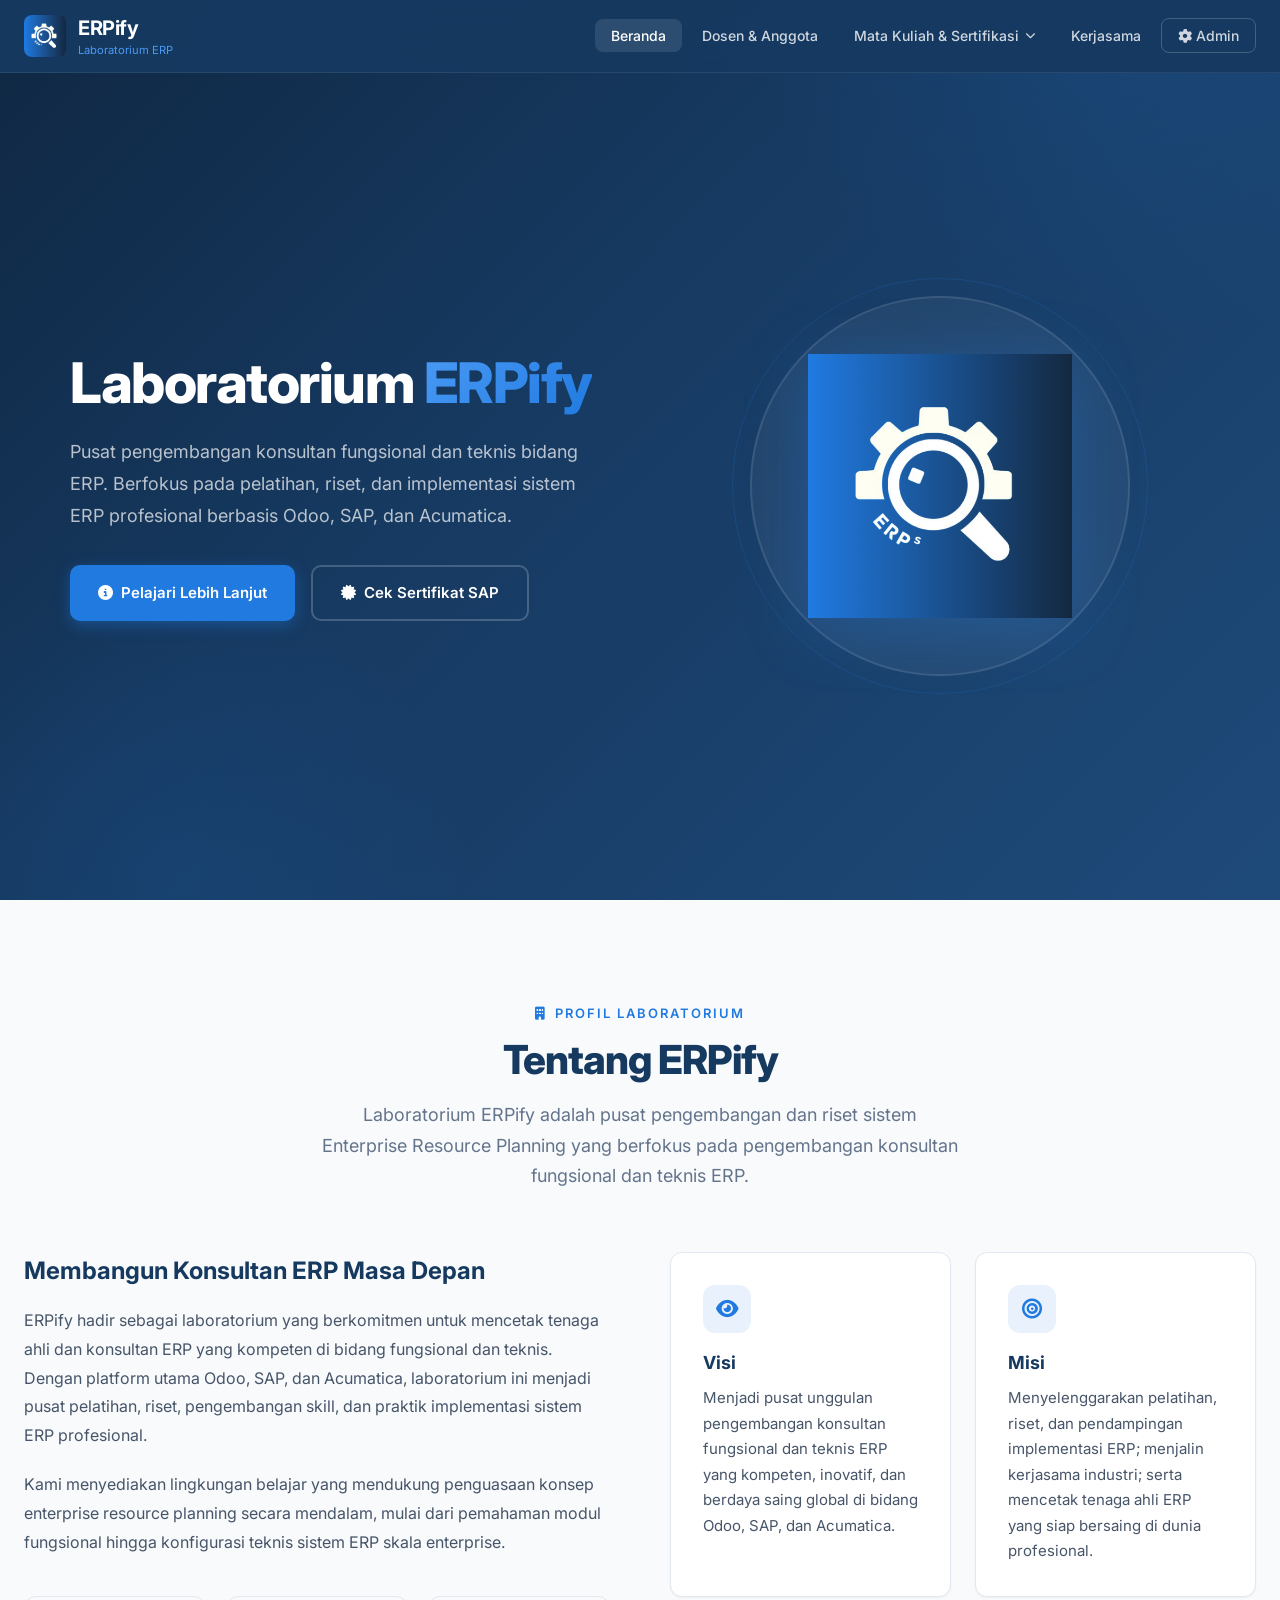
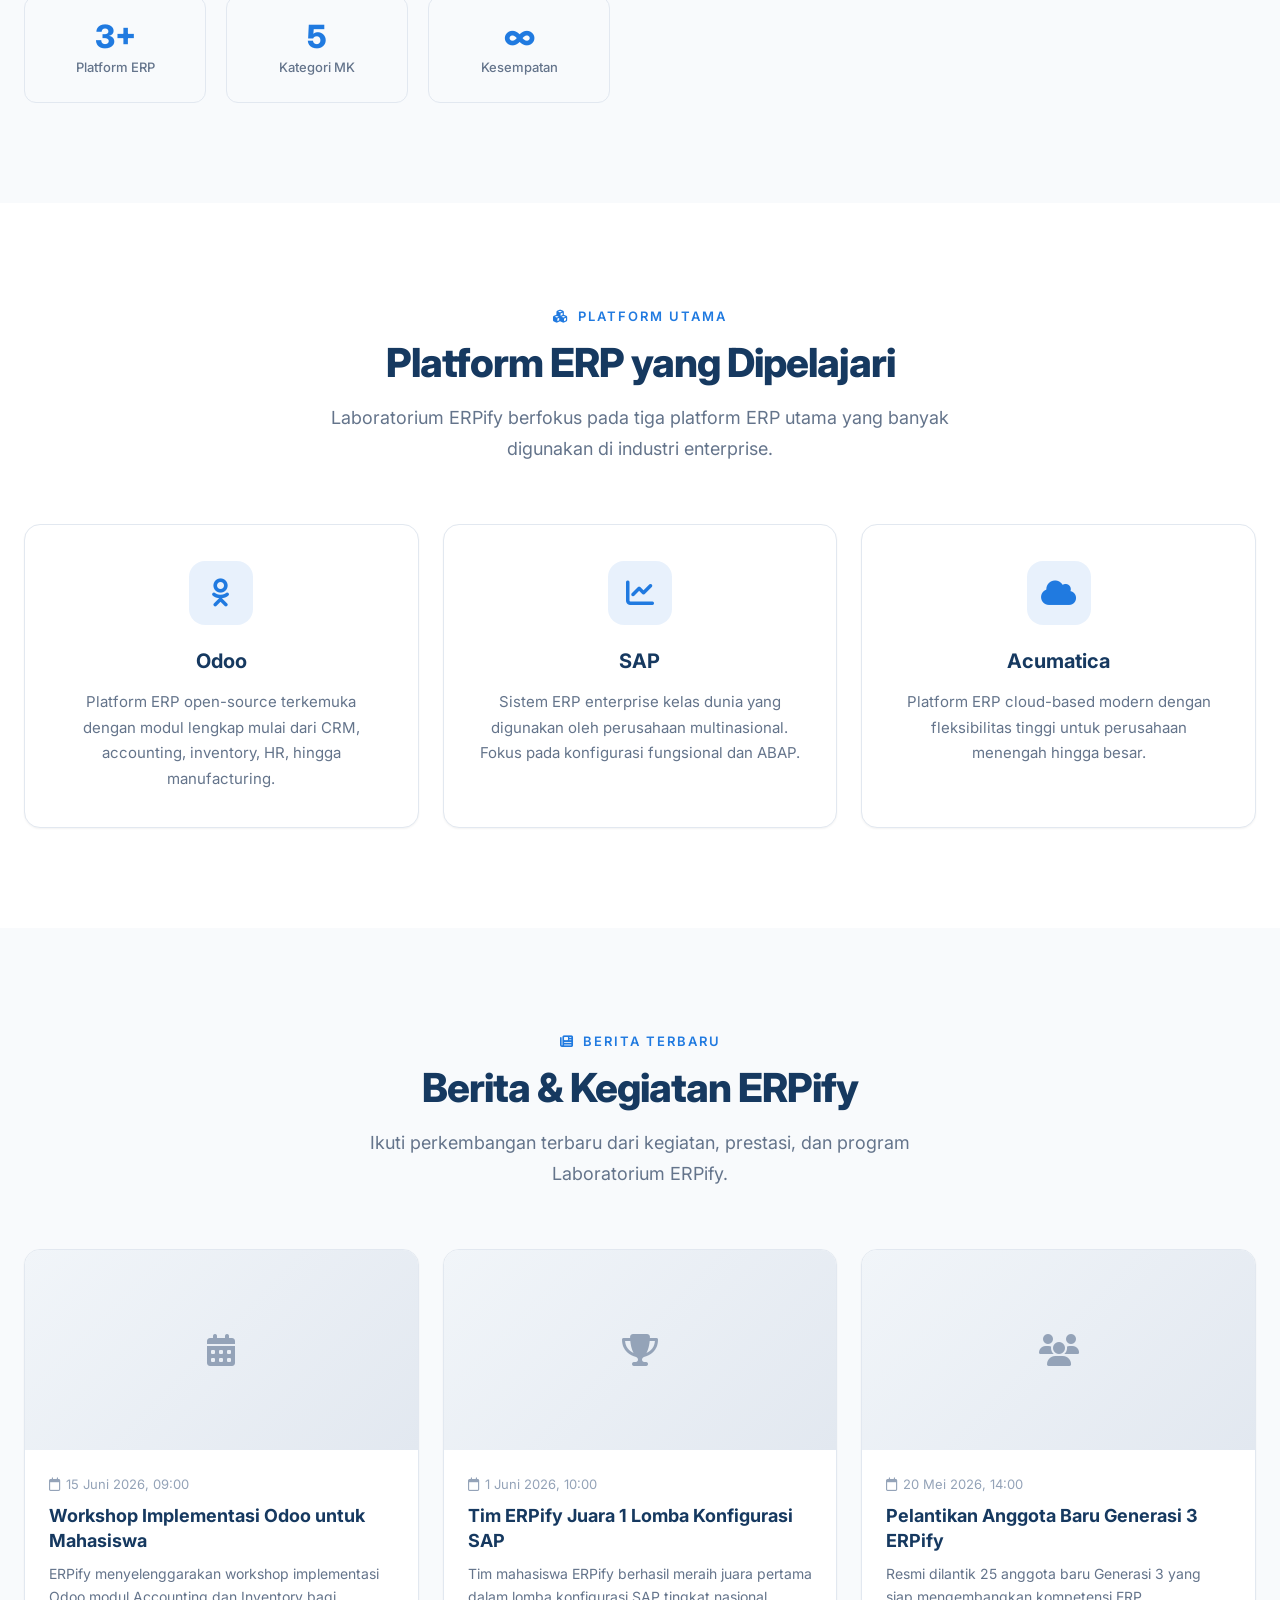
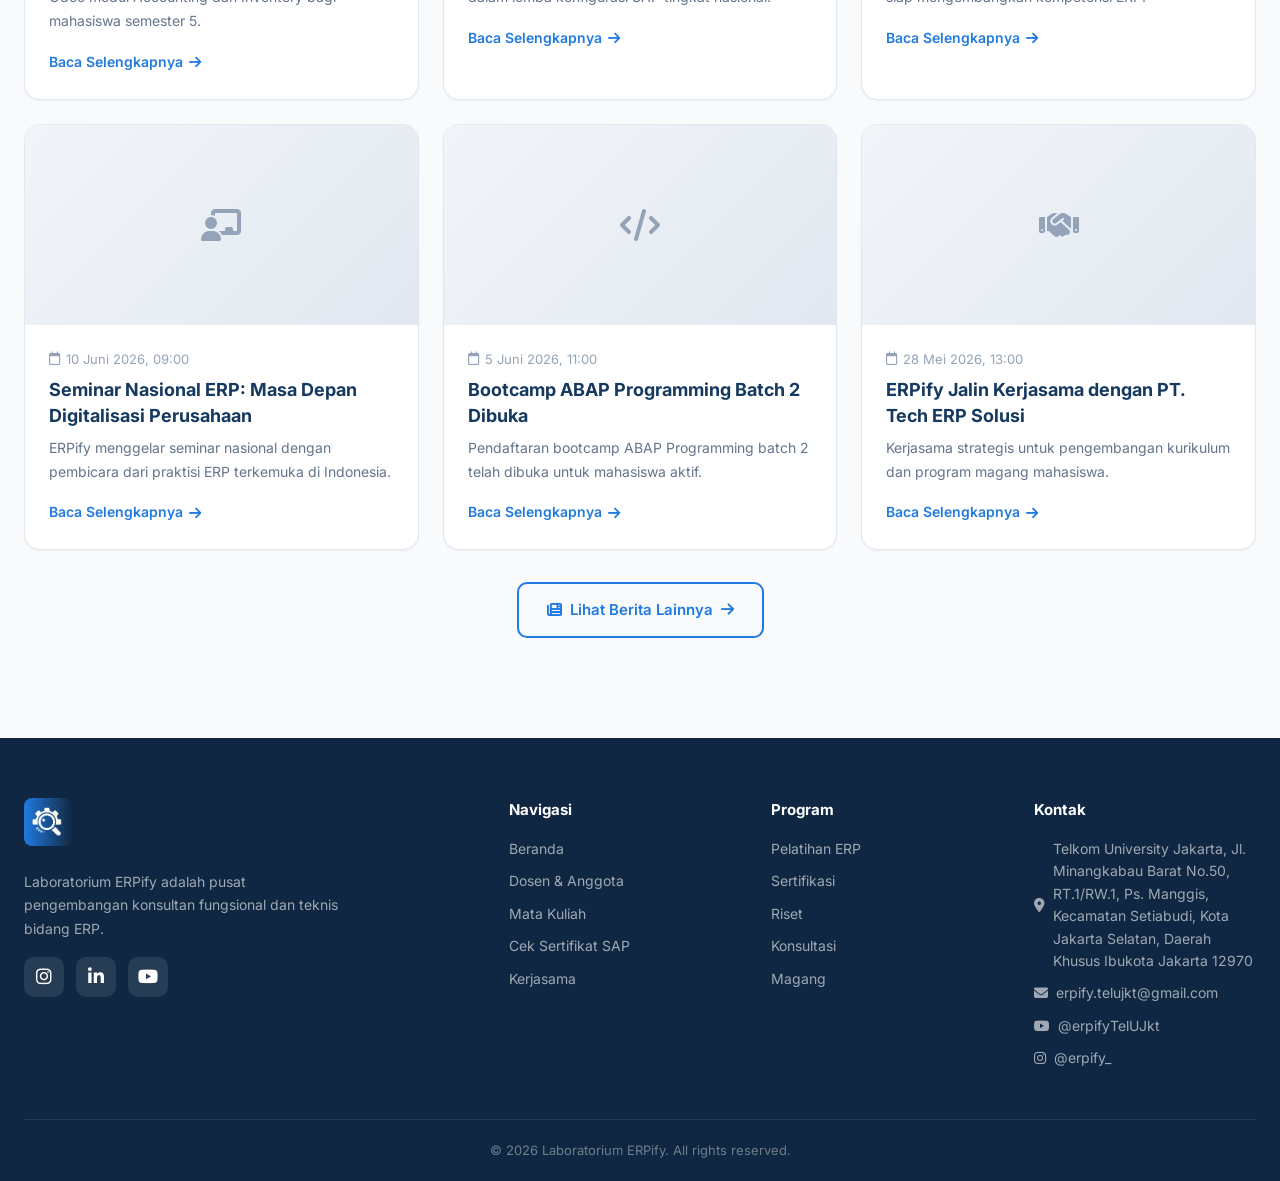
==== commit 90b74fe3: "Sertifikat via NIM + tombol unduh, crop foto, kode dosen/asprak, logo mitra, kontak baru, perbaikan " ====
--- a/index.html
+++ b/index.html
@@ -133,12 +133,12 @@
 <div class="footer-social">
 <a href="https://instagram.com/erpify_" target="_blank"><i class="fab fa-instagram"></i></a>
 <a href="https://linkedin.com/company/erpify-laboratory" target="_blank"><i class="fab fa-linkedin-in"></i></a>
-<a href="#"><i class="fab fa-youtube"></i></a>
+<a href="https://www.youtube.com/@erpifyTelUJkt" target="_blank"><i class="fab fa-youtube"></i></a>
 </div>
 </div>
 <div><h4>Navigasi</h4><ul><li><a href="index.html">Beranda</a></li><li><a href="dosen-anggota.html">Dosen & Anggota</a></li><li><a href="matakuliah.html">Mata Kuliah</a></li><li><a href="sertifikat.html">Cek Sertifikat SAP</a></li><li><a href="kerjasama.html">Kerjasama</a></li></ul></div>
 <div><h4>Program</h4><ul><li><a href="#">Pelatihan ERP</a></li><li><a href="#">Sertifikasi</a></li><li><a href="#">Riset</a></li><li><a href="#">Konsultasi</a></li><li><a href="#">Magang</a></li></ul></div>
-<div><h4>Kontak</h4><ul><li><a href="#"><i class="fas fa-map-marker-alt"></i> Kampus Universitas</a></li><li><a href="#"><i class="fas fa-envelope"></i> erpify@kampus.ac.id</a></li><li><a href="#"><i class="fas fa-phone"></i> +62 812-3456-7890</a></li><li><a href="https://instagram.com/erpify_" target="_blank"><i class="fab fa-instagram"></i> @erpify_</a></li></ul></div>
+<div><h4>Kontak</h4><ul><li><a href="#"><i class="fas fa-map-marker-alt"></i> Telkom University Jakarta, Jl. Minangkabau Barat No.50, RT.1/RW.1, Ps. Manggis, Kecamatan Setiabudi, Kota Jakarta Selatan, Daerah Khusus Ibukota Jakarta 12970</a></li><li><a href="mailto:erpify.telujkt@gmail.com"><i class="fas fa-envelope"></i> erpify.telujkt@gmail.com</a></li><li><a href="https://www.youtube.com/@erpifyTelUJkt" target="_blank"><i class="fab fa-youtube"></i> @erpifyTelUJkt</a></li><li><a href="https://instagram.com/erpify_" target="_blank"><i class="fab fa-instagram"></i> @erpify_</a></li></ul></div>
 </div>
 <div class="footer-bottom">&copy; 2026 Laboratorium ERPify. All rights reserved.</div>
 </footer>
--- a/style.css
+++ b/style.css
@@ -419,3 +419,43 @@
 .dashboard-grid{grid-template-columns:1fr}
 }
 
+
+/* ===== KARTU SERTIFIKAT (hasil cek berdasarkan NIM) ===== */
+.sertifikat-list{display:grid;gap:18px;margin-top:20px}
+.sertifikat-card{background:var(--white);border:1px solid var(--gray-200);border-radius:var(--radius-lg);padding:20px;text-align:left;box-shadow:var(--shadow-sm)}
+.sertifikat-card-head{display:flex;align-items:center;gap:14px;padding-bottom:14px;border-bottom:1px solid var(--gray-100);margin-bottom:14px}
+.sertifikat-card-head>i{font-size:1.75rem;color:var(--blue)}
+.sertifikat-card-title{flex:1;min-width:0}
+.sertifikat-card-title h5{font-size:1.0625rem;font-weight:700;color:var(--navy);margin-bottom:2px}
+.sertif-kode{font-size:0.8125rem;color:var(--gray-400)}
+.sertif-nilai{font-size:1.5rem;font-weight:800;color:var(--blue);line-height:1}
+.sertifikat-card-body{display:grid;gap:8px}
+.sertifikat-row{display:flex;justify-content:space-between;gap:16px;font-size:0.875rem}
+.sertifikat-row .lbl{color:var(--gray-500)}
+.sertifikat-row .val{color:var(--navy);font-weight:600;text-align:right}
+.sertif-pill{display:inline-flex;align-items:center;gap:6px;padding:3px 10px;border-radius:20px;font-size:0.75rem;font-weight:600}
+.sertif-pill.ok{background:rgba(34,197,94,0.12);color:#16a34a}
+.sertif-pill.wait{background:rgba(245,158,11,0.14);color:#b45309}
+.sertifikat-foto-wrap{margin-top:14px;text-align:center}
+.sertifikat-foto-wrap img{max-width:100%;max-height:320px;border-radius:10px;border:1px solid var(--gray-200)}
+.sertifikat-payment{margin-top:14px;padding:14px 16px;background:rgba(32,122,224,0.08);border-radius:10px;font-size:0.875rem;color:var(--gray-600)}
+.sertifikat-payment p{margin-bottom:6px}
+.sertifikat-actions{display:flex;gap:10px;justify-content:center;flex-wrap:wrap;margin-top:16px}
+.sertifikat-actions .btn{display:inline-flex;align-items:center;gap:8px}
+.sertifikat-nofile{margin-top:14px;font-size:0.8125rem;color:var(--gray-500);text-align:center}
+
+/* ===== LOGO MITRA ===== */
+.mitra-logo{height:80px;display:flex;align-items:center;justify-content:center;margin-bottom:14px}
+.mitra-logo img{max-width:100%;max-height:80px;object-fit:contain}
+.mitra-logo i{font-size:2rem;color:var(--blue)}
+
+/* ===== DOSEN / ASPRAK PADA KARTU ANGGOTA ===== */
+.anggota-pembimbing{font-size:0.75rem;color:var(--gray-500);line-height:1.5;margin-top:4px}
+.anggota-pembimbing span{display:inline-block;min-width:52px;font-weight:600;color:var(--blue);margin-right:6px}
+
+/* ===== MODAL ATUR POSISI FOTO (CROP) ===== */
+.crop-area{display:flex;justify-content:center;background:var(--gray-50);border:1px solid var(--gray-200);border-radius:12px;padding:12px;overflow:hidden}
+.crop-area canvas{max-width:100%;border-radius:8px;cursor:grab;touch-action:none}
+.crop-area canvas:active{cursor:grabbing}
+.crop-controls{display:flex;align-items:center;gap:12px;margin-top:14px;color:var(--gray-400)}
+.crop-controls input[type=range]{flex:1}
